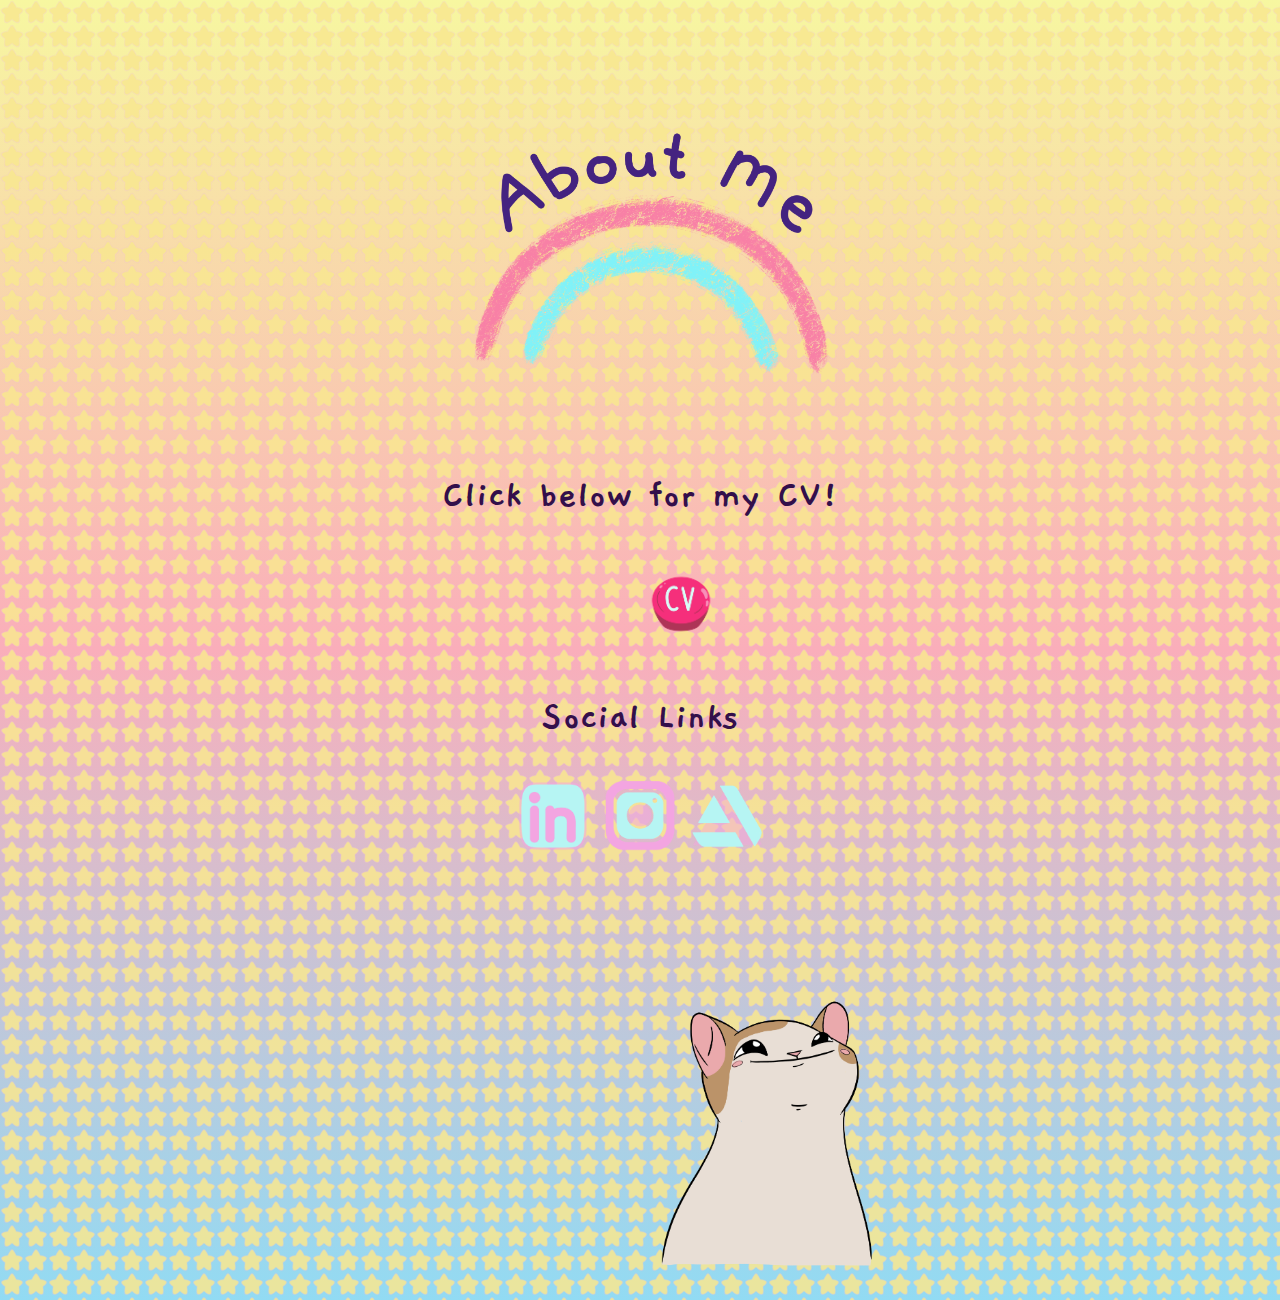
==== about/index.html @ 9160225d "portfolio buttons press when hover but all grouped" ====
<!DOCTYPE html>
<html>
    <head>
        <title>Emilie's cool website page 2!</title>

        <link rel="stylesheet" href="/mystyle.css">

        <link rel="preconnect" href="https://fonts.gstatic.com">
        <link href="https://fonts.googleapis.com/css2?family=Gaegu:wght@300;400;700&display=swap" rel="stylesheet"> 
    </head>
    <body>
       

        <img src="../images/abouttitle.png" alt="abouttitle" width="500em">
        <h2>Click below for my CV!</h2>

        <div class="card">
            <img src="../images/cvbuttonup.png" alt="cvbuttonup" width="100em">
            <img src="../images/cvbuttondown.png" class="img-top" alt="cvbuttondown" width="100em">
        </div>    

        <h2>Social Links</h2>
        <div id="socialmedialogos">
            <a href="https://www.linkedin.com/in/emilie-b-925780119">
                     <img  src="../images/linkedinlogo.png" alt= linkedinlogo id= linkedinlogo width=80em>
            </a>
            
            <a href="https://www.instagram.com/ember_doodles/?hl=en">
                     <img  src="../images/instalogo.png" alt= instalogo id= instalogo width=80em>
            </a>
            
            <a href="https://www.artstation.com/herbalbee">
                     <img  src="../images/artstationlogo.png" alt= artstationlogo id= artstationlogo width=80em>
            </a>
        </div>   
        <div class="card">
            <img src="../images/popcatclosed.png" alt="catclosed" width=300em>
            <img src="../images/popcatopen.png" class="img-top" alt="catopen" width=300em>
        </div>        
    

    </body>
</html>
---- mystyle.css ----
img.shake:hover {
    /* Start the shake animation and make the animation last for 0.5 seconds */
    animation: shake 0.5s;

    /* When the animation is finished, start again */
    animation-iteration-count: infinite;
}

@keyframes shake {
    0% {
        transform: translate(1px, 1px) rotate(0deg);
    }

    10% {
        transform: translate(-1px, -2px) rotate(-1deg);
    }

    20% {
        transform: translate(-3px, 0px) rotate(1deg);
    }

    30% {
        transform: translate(3px, 2px) rotate(0deg);
    }

    40% {
        transform: translate(1px, -1px) rotate(1deg);
    }

    50% {
        transform: translate(-1px, 2px) rotate(-1deg);
    }

    60% {
        transform: translate(-3px, 1px) rotate(0deg);
    }

    70% {
        transform: translate(3px, 1px) rotate(-1deg);
    }

    80% {
        transform: translate(-1px, -1px) rotate(1deg);
    }

    90% {
        transform: translate(1px, 2px) rotate(0deg);
    }

    100% {
        transform: translate(1px, -2px) rotate(-1deg);
    }
}
#herbalbeetitle {
    width: 30em
}

h1 {
    font-size: 60px;
}
h2 {
    font-size: 40px;
    color: rgb(51, 15, 75);
}

.center {
    display: block;
    margin-left: auto;
    margin-right: auto;
}

div#icongroup {
    text-align: center;
}

div#icongroup>a {
    text-decoration: none;
}
div#icongroup>a>img {
    width: 30%;
}

#runningbee {
    width: 20em;
}

div#socialmedialogos>a {
    text-decoration: none;
}
div#portfolioicongroup>a {
    width: 5em
    text-decoration: none;
}

        
body {
        background-image:  url("images/starbackground.png"), linear-gradient(rgb(247, 247, 160), rgb(250, 174, 186), rgb(146, 219, 243));
        background-repeat: repeat;
        background-size: 1.5em;

    font-family: 'Gaegu', cursive;

    text-align: center;
}

.card {
    width: 17.5px;
    height: 24.8px;
    position: relative;
    display: inline-block;
}
.card .img-top {
    display: none;
    position: absolute;
    top: 0;
    left: 0;
    z-index: 99;
}
.card:hover .img-top {
    display: inline;
}
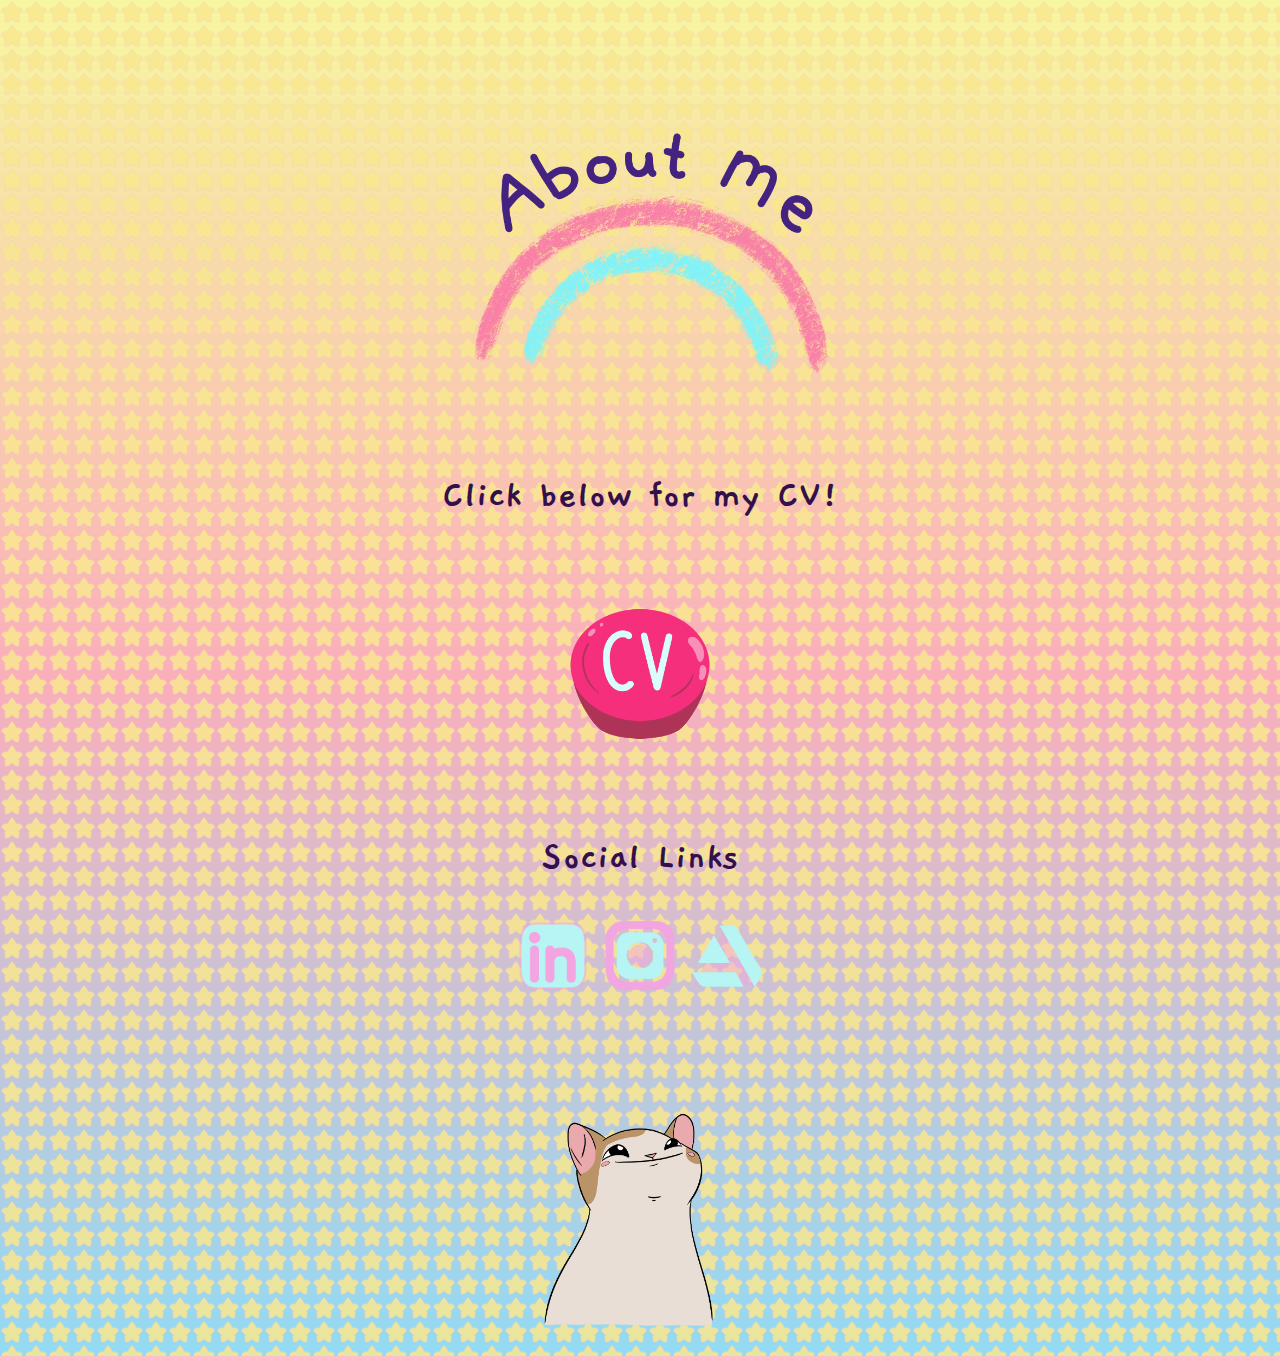
==== commit 24caba0f: "added cv link" ====
--- a/about/index.html
+++ b/about/index.html
@@ -15,8 +15,10 @@
         <h2>Click below for my CV!</h2>
 
         <div class="card">
-            <img src="../images/cvbuttonup.png" alt="cvbuttonup" width="100em">
-            <img src="../images/cvbuttondown.png" class="img-top" alt="cvbuttondown" width="100em">
+                <img src="../images/cvbuttonup.png" alt="cvbuttonup" class="img-bot" width="100em">
+            <a href="../images/CV.pdf">
+                <img src="../images/cvbuttondown.png" class="img-top" alt="cvbuttondown" width="100em">
+            </a>
         </div>    
 
         <h2>Social Links</h2>
@@ -34,7 +36,7 @@
             </a>
         </div>   
         <div class="card">
-            <img src="../images/popcatclosed.png" alt="catclosed" width=300em>
+            <img src="../images/popcatclosed.png" alt="catclosed" class="img-bot" width=300em>
             <img src="../images/popcatopen.png" class="img-top" alt="catopen" width=300em>
         </div>        
     
--- a/mystyle.css
+++ b/mystyle.css
@@ -88,7 +88,6 @@
     text-decoration: none;
 }
 div#portfolioicongroup>a {
-    width: 5em
     text-decoration: none;
 }
 
@@ -103,15 +102,21 @@
     text-align: center;
 }
 
+.img-bot {
+    width: 15em;
+}
+.img-top {
+    width: 15em;
+}
+
+
 .card {
-    width: 17.5px;
-    height: 24.8px;
     position: relative;
     display: inline-block;
 }
 .card .img-top {
     display: none;
-    position: absolute;
+    position: relative;
     top: 0;
     left: 0;
     z-index: 99;
@@ -119,4 +124,47 @@
 .card:hover .img-top {
     display: inline;
 }
+.card:hover .img-bot {
+    display: none;
+}
 
+
+div#mainportfolioimages>img {
+    border: 5px solid #555;
+    width: 35em;
+}
+
+* {
+    box-sizing: border-box;
+  }
+  
+  /* Center website */
+  .main {
+    max-width: 1000px;
+    margin: auto;
+  }
+  
+  .row {
+    margin: 10px -16px;
+  }
+  
+  .row,
+  .row > .column {
+    padding: 8px;
+  }
+  
+  .column {
+    float: left;
+    width: 25%;
+    display: none;
+  }
+  
+  .row:after {
+    content: "";
+    display: table;
+    clear: both;
+  }
+  
+  .show {
+    display: block;
+  }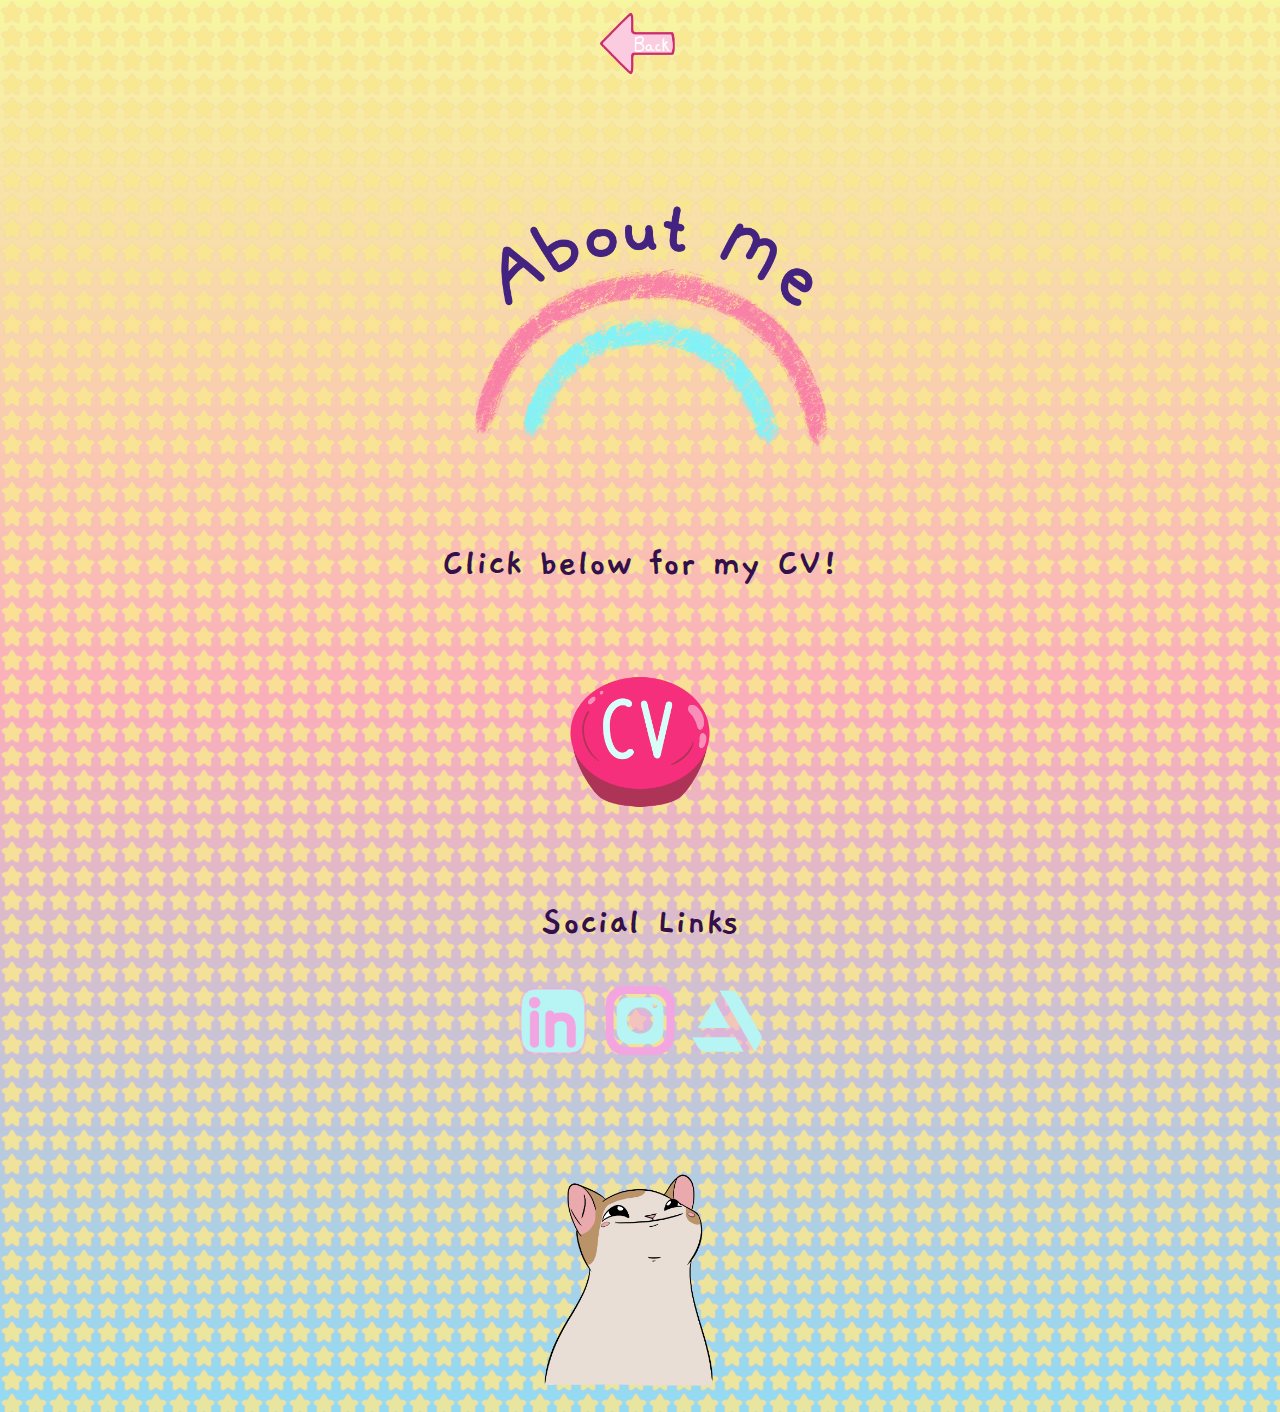
==== commit d5d36aaa: "added back buttons" ====
--- a/about/index.html
+++ b/about/index.html
@@ -10,6 +10,11 @@
     </head>
     <body>
        
+        <div id="backbutton">
+            <a href="../index.html">
+              <img src="../images/back button.png" alt="backbutton"  width="100em">
+            </a>
+          </div>
 
         <img src="../images/abouttitle.png" alt="abouttitle" width="500em">
         <h2>Click below for my CV!</h2>
--- a/mystyle.css
+++ b/mystyle.css
@@ -91,7 +91,38 @@
     text-decoration: none;
 }
 
-        
+div#backbutton>a>img {
+    text-decoration: none;
+    text-align: top left;
+}
+
+/* pulsing new art */
+  
+  .newart {
+    animation: heart-pulse 0.9s infinite ease-out; 
+    position: absolute;
+    text-align: left;
+    padding-left: 20%;
+    padding-top: 6%;
+  }
+  
+  @keyframes heart-pulse {
+    0% {
+      transform: scale(1);
+    }
+    50% {
+      transform: scale(1.2);
+    }
+    70% {
+      transform: scale(1.1);
+    }
+    100% {
+      transform: scale(1);
+    }
+  }
+  
+/* end of new art */
+
 body {
         background-image:  url("images/starbackground.png"), linear-gradient(rgb(247, 247, 160), rgb(250, 174, 186), rgb(146, 219, 243));
         background-repeat: repeat;
@@ -167,4 +198,119 @@
   
   .show {
     display: block;
+  }
+
+/*for portfolio slides*/
+
+  .modal {
+    display: none;
+    position: fixed;
+    z-index: 1;
+    padding-top: 100px;
+    left: 0;
+    top: 0;
+    width: 100%;
+    height: 100%;
+    overflow: auto;
+    background-color: black;
+  }
+  
+  .modal-content {
+    position: relative;
+    background-color: #fefefe;
+    margin: auto;
+    padding: 0;
+    width: 90%;
+    max-width: 1200px;
+  }
+  
+  .close {
+    color: pink;
+    position: absolute;
+    top: 10px;
+    right: 25px;
+    font-size: 70px;
+    font-weight: bold;
+  }
+  
+  .close:hover,
+  .close:focus {
+    color: pink;
+    text-decoration: none;
+    cursor: pointer;
+  }
+  
+  .mySlides {
+    display: none;
+  }
+  
+  .cursor {
+    cursor: pointer;
+  }
+  
+  /* Next & previous buttons */
+  .prev,
+  .next {
+    cursor: pointer;
+    position: absolute;
+    top: 50%;
+    width: auto;
+    padding: 16px;
+    margin-top: -50px;
+    color: pink;
+    font-weight: bold;
+    font-size: 20px;
+    transition: 0.6s ease;
+    border-radius: 0 3px 3px 0;
+    user-select: none;
+    -webkit-user-select: none;
+  }
+  .prev {
+      left: 0;
+  }
+  .next {
+    right: 0;
+    border-radius: 3px 0 0 3px;
+  }
+  
+  .prev:hover,
+  .next:hover {
+    background-color: rgba(25, 1, 36, 0.8);
+  }
+  
+  .numbertext {
+    color: #b6b6b6;
+    font-size: 25px;
+    padding: 8px 12px;
+    position: absolute;
+    top: 0;
+  }
+  
+  img {
+    margin-bottom: -4px;
+  }
+  
+  .caption-container {
+    text-align: center;
+    background-color: black;
+    padding: 2px 16px;
+    font-size: 30px;
+    color: pink;
+  }
+  
+  .demo {
+    opacity: 0.6;
+  }
+  
+  .active,
+  .demo:hover {
+    opacity: 1;
+  }
+  
+  img.hover-shadow {
+    transition: 0.3s;
+  }
+  
+  .hover-shadow:hover {
+    box-shadow: 0 4px 8px 0 rgba(0, 0, 0, 0.2), 0 6px 20px 0 rgba(0, 0, 0, 0.19);
   }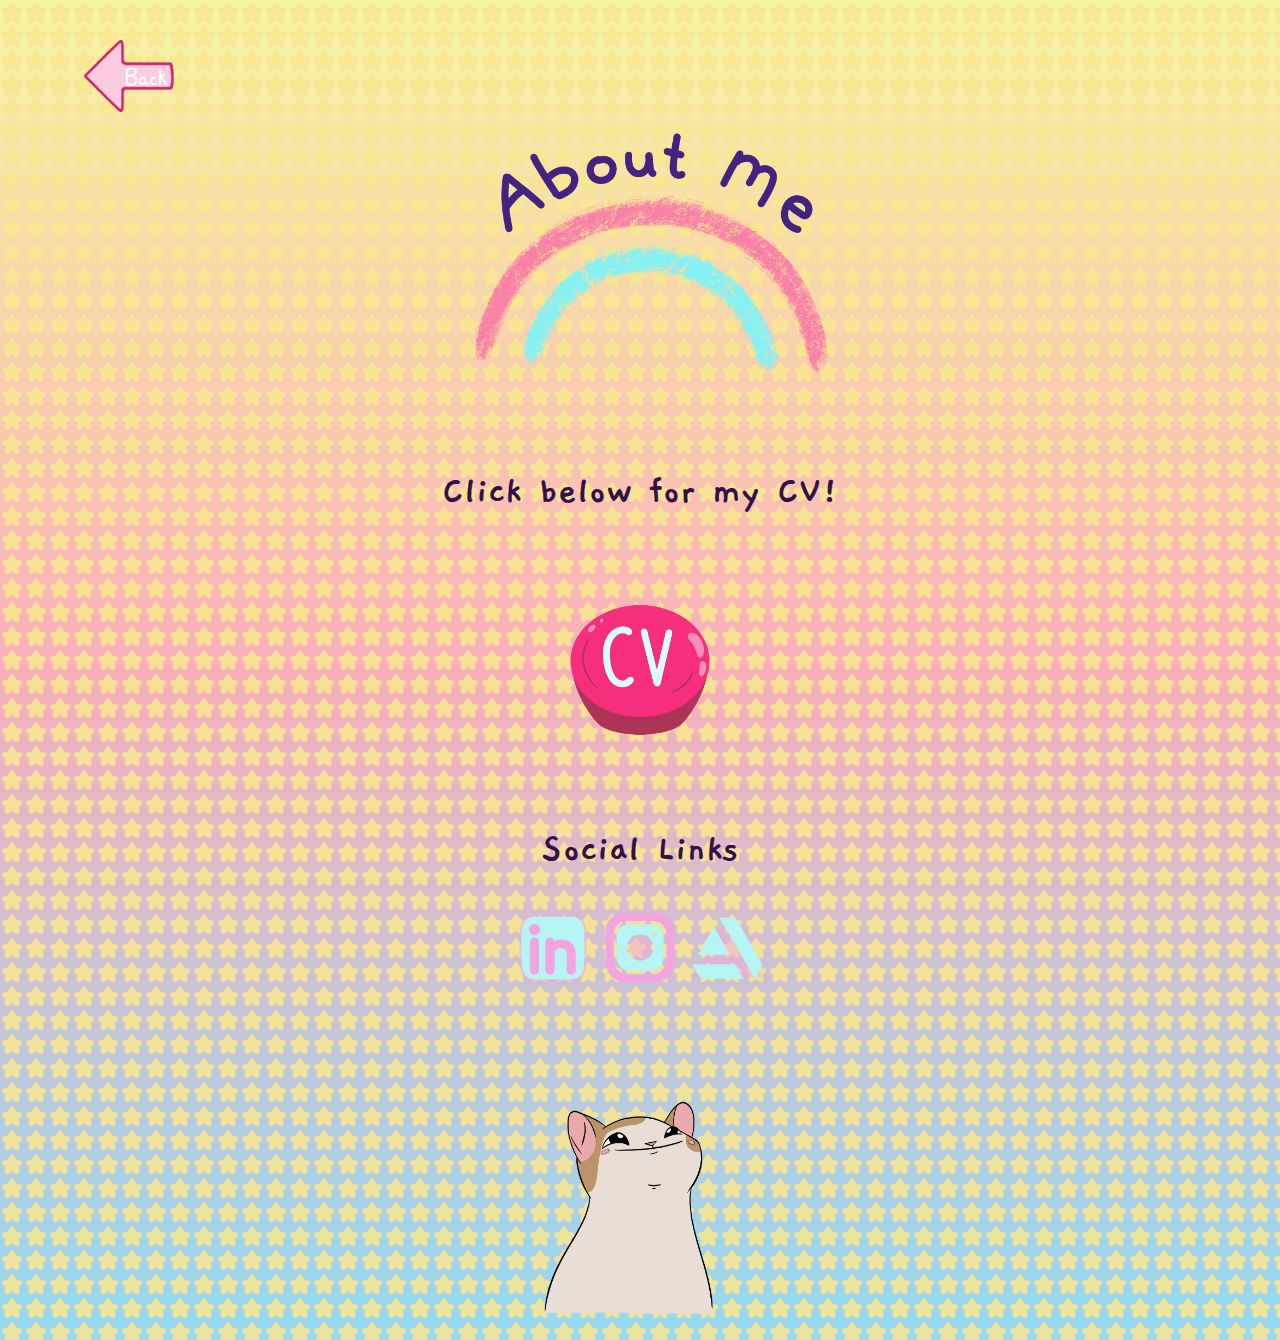
==== commit 30f56593: "aligned back button correctly" ====
--- a/about/index.html
+++ b/about/index.html
@@ -12,7 +12,7 @@
        
         <div id="backbutton">
             <a href="../index.html">
-              <img src="../images/back button.png" alt="backbutton"  width="100em">
+              <img src="../images/back button.png" alt="backbutton"  width="120em">
             </a>
           </div>
 
--- a/mystyle.css
+++ b/mystyle.css
@@ -93,7 +93,12 @@
 
 div#backbutton>a>img {
     text-decoration: none;
+}
+div#backbutton {
+    position: absolute;
     text-align: top left;
+    padding-left: 5%;
+    padding-top: 2%;
 }
 
 /* pulsing new art */
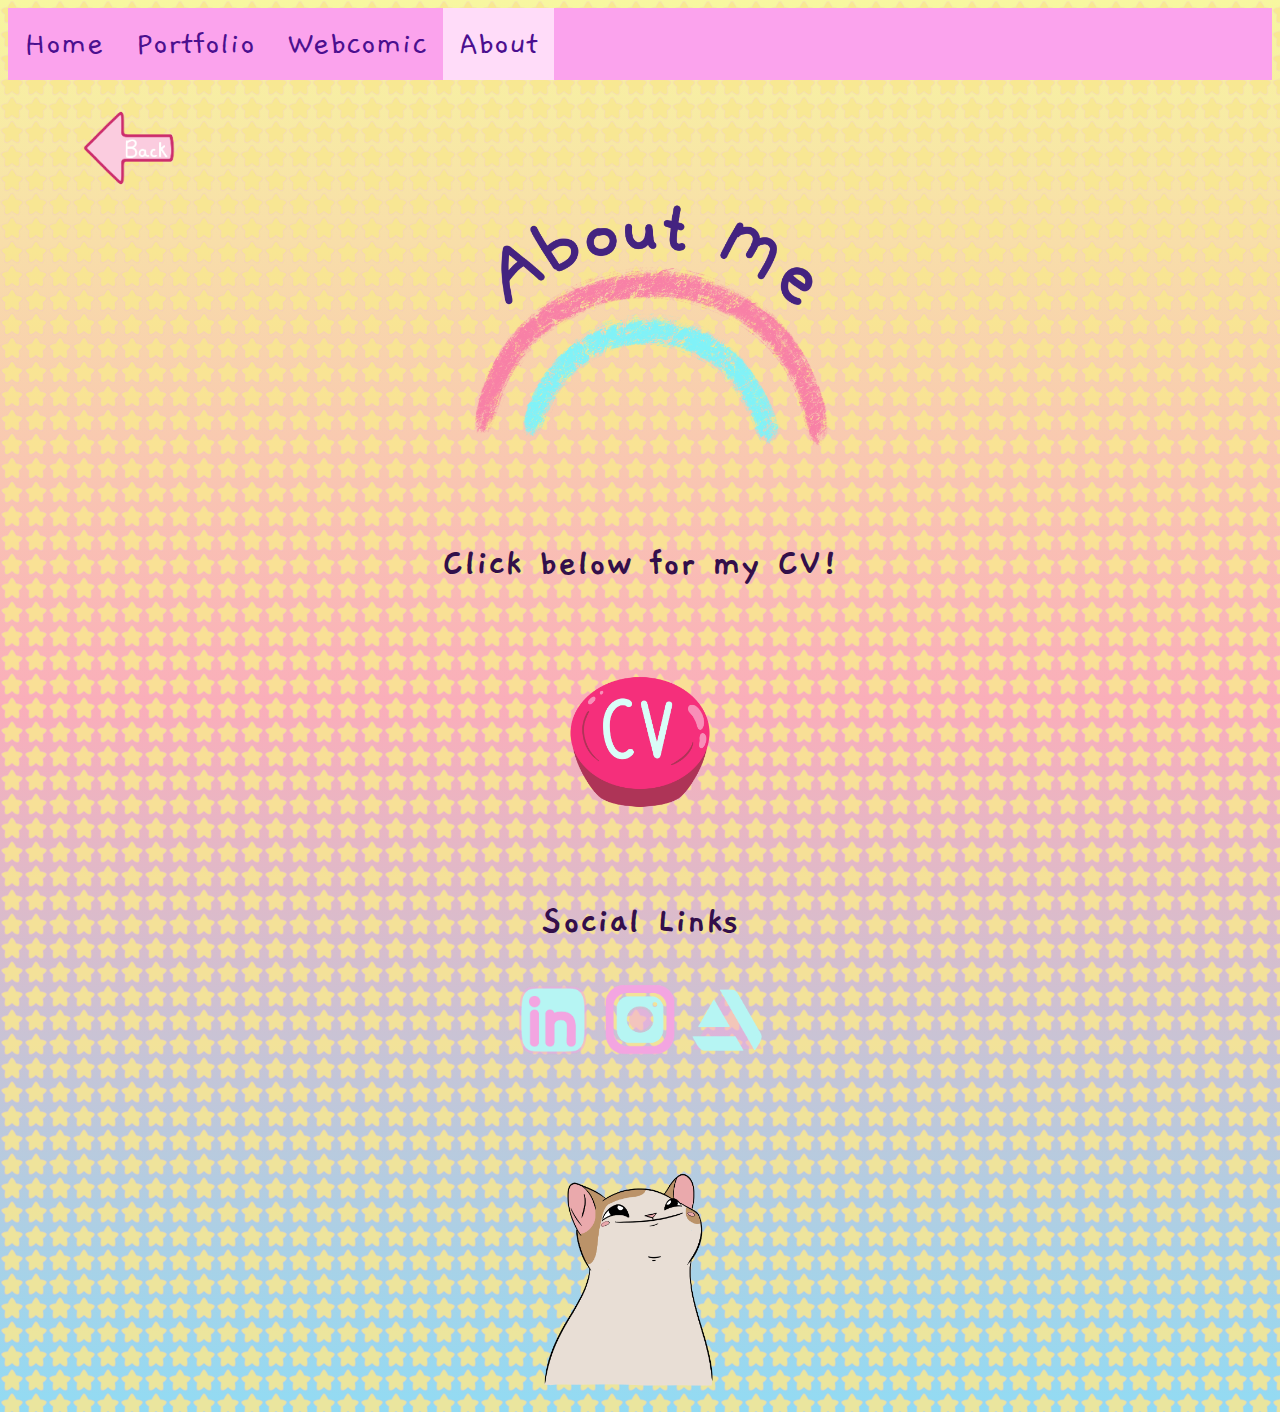
==== commit 1382deaf: "added navigation bar" ====
--- a/about/index.html
+++ b/about/index.html
@@ -10,6 +10,13 @@
     </head>
     <body>
        
+        <ul>
+            <li><a href="../index.html">Home</a></li>
+            <li><a href="../portfolio">Portfolio</a></li>
+            <li><a href="../webcomic">Webcomic</a></li>
+            <li><a class="active" href="../about">About</a></li>
+        </ul>
+    
         <div id="backbutton">
             <a href="../index.html">
               <img src="../images/back button.png" alt="backbutton"  width="120em">
--- a/mystyle.css
+++ b/mystyle.css
@@ -68,6 +68,39 @@
     margin-left: auto;
     margin-right: auto;
 }
+
+/* start of navi bar */
+
+ul {
+  list-style-type: none;
+  margin: 0;
+  padding: 0;
+  overflow: hidden;
+  background-color: rgb(251, 163, 237);
+}
+
+li {
+  float: left;
+}
+
+li a {
+  display: block;
+  color: rgb(75, 15, 143);
+  font-size: 35px;
+  text-align: center;
+  padding: 14px 16px;
+  text-decoration: none;
+}
+
+li a:hover:not(.active) {
+  background-color: rgb(187, 47, 164);
+}
+
+.active {
+  background-color: rgb(255, 220, 249);
+}
+
+/* end of navi bar */
 
 div#icongroup {
     text-align: center;
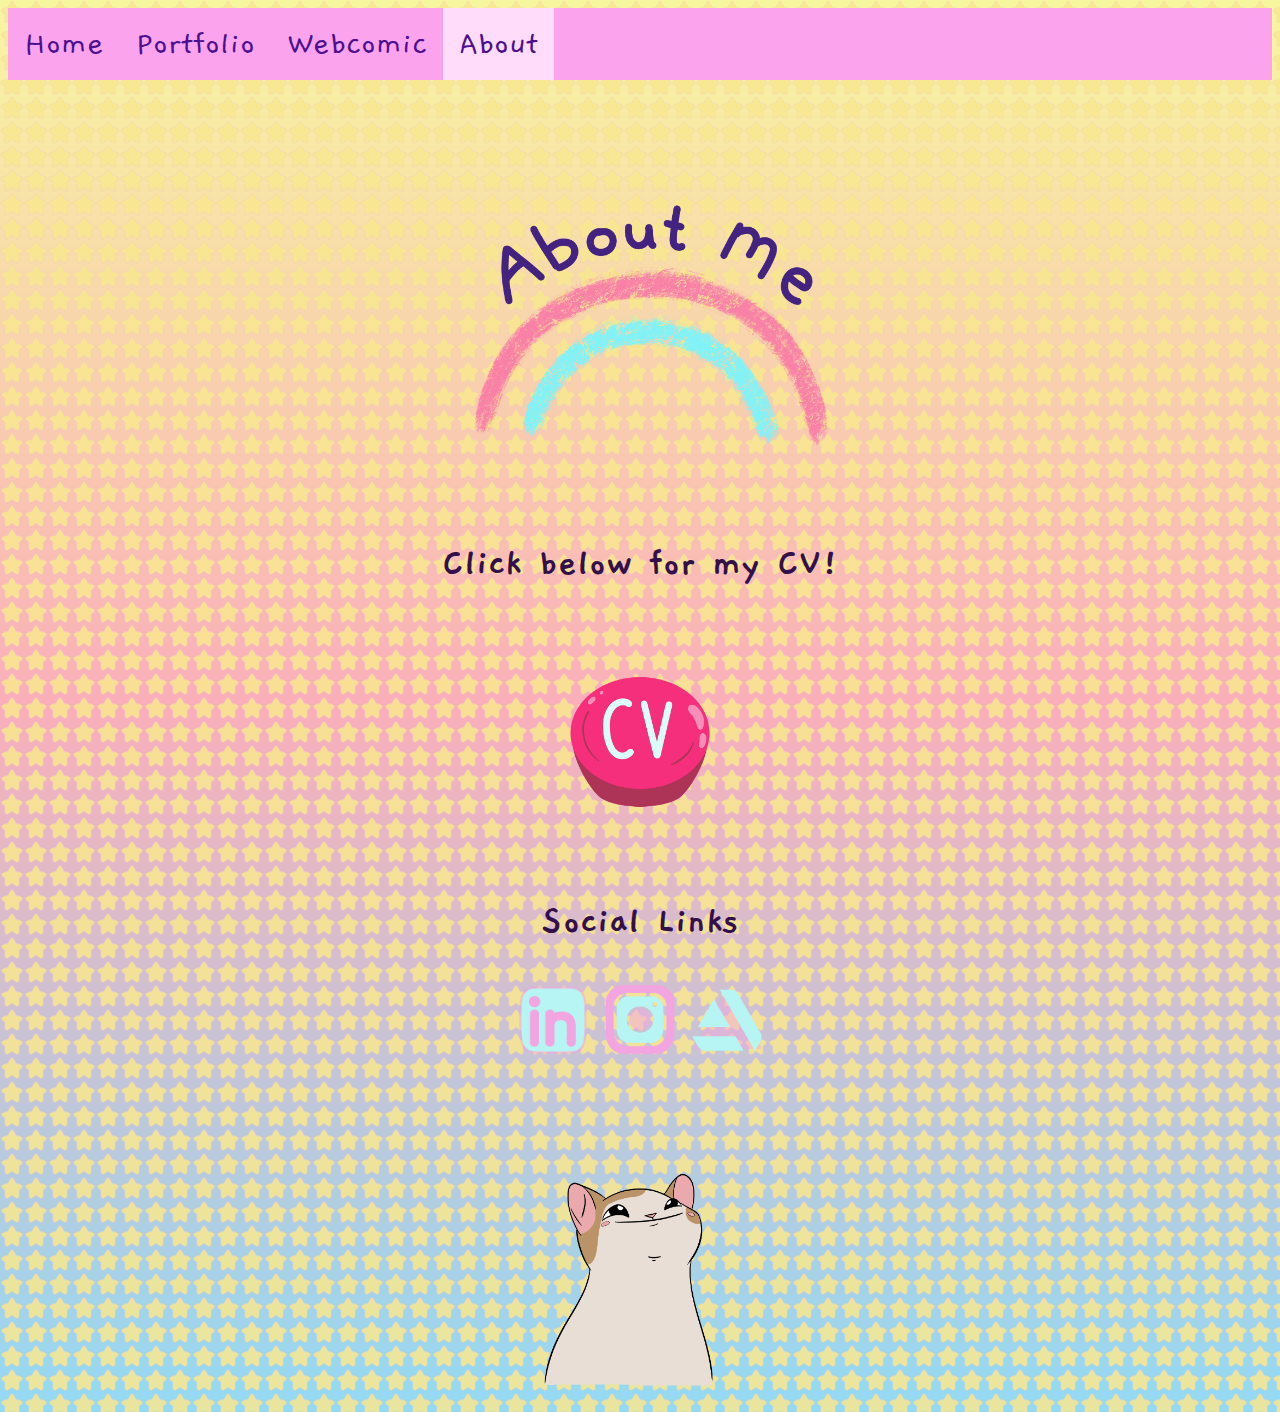
==== commit 70fa0355: "get rid of back buttons" ====
--- a/about/index.html
+++ b/about/index.html
@@ -16,12 +16,6 @@
             <li><a href="../webcomic">Webcomic</a></li>
             <li><a class="active" href="../about">About</a></li>
         </ul>
-    
-        <div id="backbutton">
-            <a href="../index.html">
-              <img src="../images/back button.png" alt="backbutton"  width="120em">
-            </a>
-          </div>
 
         <img src="../images/abouttitle.png" alt="abouttitle" width="500em">
         <h2>Click below for my CV!</h2>
